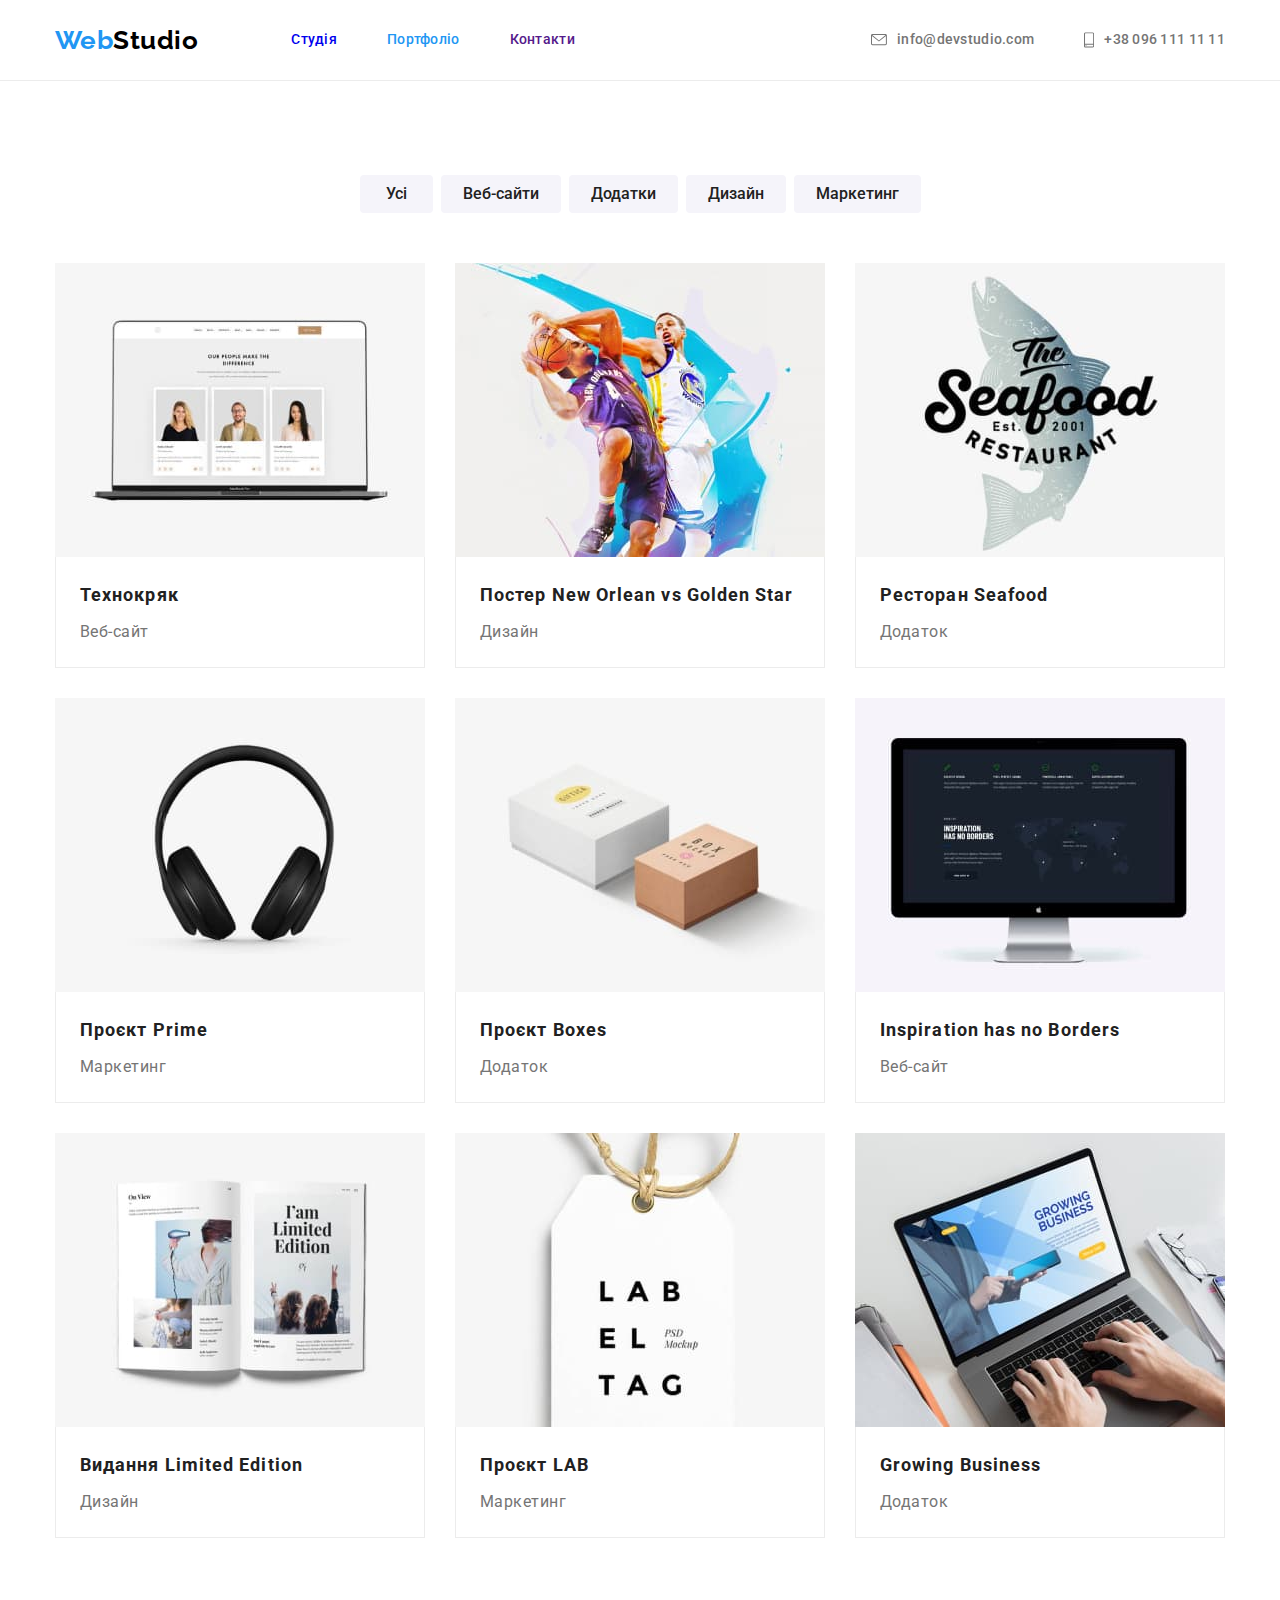
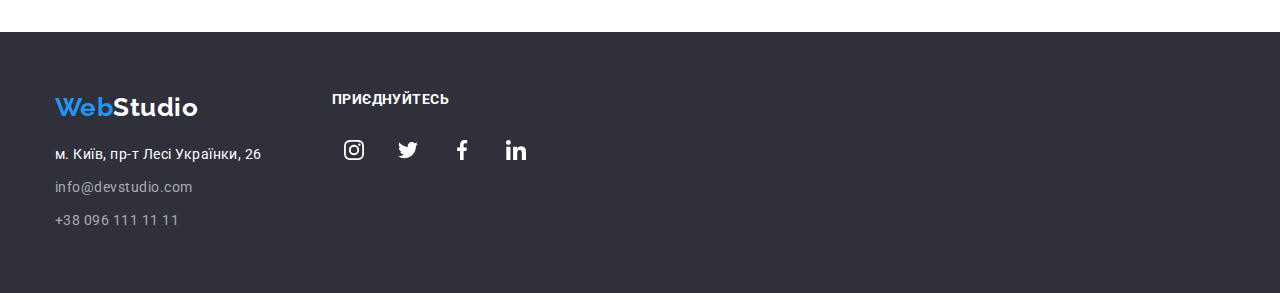
==== portfolio.html @ ff81073b "Создаёт goit-markup-hw-05" ====
<!DOCTYPE html>
<html lang="uk">
<head>
    <meta charset="UTF-8">
    <meta http-equiv="X-UA-Compatible" content="IE=edge">
    <meta name="viewport" content="width=device-width, initial-scale=1.0">
    <title>Портфоліо</title>
    <link href="https://fonts.googleapis.com/css2?family=Raleway:wght@700&family=Roboto:wght@400;500;700;900&display=swap"
        rel="stylesheet">
    <link rel="stylesheet" href="https://cdnjs.cloudflare.com/ajax/libs/modern-normalize/1.1.0/modern-normalize.min.css">
    <link rel="stylesheet" href="./css/style.css">

</head>
<body>
    <!--Шапка сайту-->
    <header class="page-header">
        <div class="container main-site">
            <nav class="nav-site">
                <a href="#" lang="en" class="logo-header">
                    <span class="logo-web">Web</span>Studio
                </a>
                <ul class="nav-header list">
                    <li class="item"><a href="./index.html" class="link">Студія</a></li>
                    <li class="item"><a href="" class="link-current">Портфоліо</a></li>
                    <li class="item"><a href="" class="link">Контакти</a></li>
                </ul>
            </nav>

            <ul class="com-header list">
                <li class="item">
                    <a href="mailto:info@devstudio.com" class="link icon">
                        <svg class="icon-mail">
                            <use href="./images/icons.svg#icon-mail"></use>
                        </svg>
                        info@devstudio.com </a></li>
                    
                <li class="item">
                    <a href="tel:+380961111111" class="link icon">
                        <svg class="icon-phone">
                            <use href="./images/icons.svg#icon-phone"></use>
                        </svg>
                        +38 096 111 11 11</a></li>
                    
            </ul>
        </div>
        
    </header>
    <main>
        <section class="section">
            <div class="container">
                <h1 class="visually-hidden">Портфоліо</h1>
                <!--Фільтр-->
                <ul class="filters list">
                    <li class="filter-item"><button type="button" class="button all">Усі</button></li>
                    <li class="filter-item"><button type="button" class="button web">Веб-сайти</button></li>
                    <li class="filter-item"><button type="button" class="button add">Додатки</button></li>
                    <li class="filter-item"><button type="button" class="button design">Дизайн</button></li>
                    <li class="filter-item"><button type="button" class="button marketing">Маркетинг</button></li>
                </ul>
                <!--Проекти-->
                <ul class="projects list">
                    <li class="project-item">
                        <a href="#" class="link">
                            <img src="./images/1tehnokrjak.jpg" alt="Технокряк" width="370">
                            <div class="project-border">
                                <h2 class="section-title">Технокряк</h2>
                                <p class="text">Веб-сайт</p> 
                            </div>
                        </a>
                    </li>
                    <li class="project-item">
                        <a href="#" class="link">
                            <img src="./images/2new_orlean_vs_golden_star.jpg" alt="Постер New Orlean vs Golden Star" width="370">
                            <div class="project-border">
                                <h2 class="section-title">Постер New Orlean vs Golden Star</h2>
                                <p class="text">Дизайн</p>
                            </div>
                        </a>
                    </li>
                    <li class="project-item">
                        <a href="#" class="link">
                            <img src="./images/3restoran_seafood.jpg" alt="Ресторан Seafood" width="370">
                            <div class="project-border">
                                <h2 class="section-title">Ресторан Seafood</h2>
                                <p class="text">Додаток</p>
                            </div>
                        </a>
                    </li>
                    <li class="project-item">
                        <a href="#" class="link">
                            <img src="./images/4project_prime.jpg" alt="Проєкт Prime" width="370">
                            <div class="project-border">
                                <h2 class="section-title">Проєкт Prime</h2>
                                <p class="text">Маркетинг</p>
                            </div>
                        </a>
                    </li>
                    <li class="project-item">
                        <a href="#" class="link">
                            <img src="./images/5project_boxes.jpg" alt="Проєкт Boxes" width="370">
                            <div class="project-border">
                                <h2 class="section-title">Проєкт Boxes</h2>
                                <p class="text">Додаток</p>
                            </div>
                        </a>
                    </li>
                    <li class="project-item">
                        <a href="#" class="link">
                            <img src="./images/6inspiration_has_no_borders.jpg" alt="Inspiration has no Borders" width="370">
                            <div class="project-border">
                                <h2 class="section-title">Inspiration has no Borders</h2>
                                <p class="text">Веб-сайт</p>
                            </div>
                        </a>
                    </li>
                    <li class="project-item">
                        <a href="#" class="link">
                            <img src="./images/7vydannja_limited_edition.jpg" alt="Видання Limited Edition" width="370">
                            <div class="project-border">
                                <h2 class="section-title">Видання Limited Edition</h2>
                                <p class="text">Дизайн</p>
                            </div>
                        </a>
                    </li>
                    <li class="project-item">
                        <a href="#" class="link">
                            <img src="./images/8project_lab.jpg" alt="Проєкт LAB" width="370">
                            <div class="project-border">
                                <h2 class="section-title">Проєкт LAB</h2>
                                <p class="text">Маркетинг</p>
                            </div>
                        </a>
                    </li>
                    <li class="project-item">
                        <a href="#" class="link">
                            <img src="./images/9growing_business.jpg" alt="Growing Business" width="370">
                            <div class="project-border">
                                <h2 class="section-title">Growing Business</h2>
                                <p class="text">Додаток</p>
                            </div>
                         </a>
                    </li>
                </ul>
            </div>
            
        </section>
    </main>
    <!--Футер-->
    <footer class="bcg-footer">
        <div class="container footer-box">
            <div>
                <a href="#" lang="en" class="logo-footer">
                    <span class="logo-web">Web</span>Studio
                </a>
                <address>
                    <ul class="list">
                        <li class="addr-footer">
                            <p class="text">м. Київ, пр-т Лесі Українки, 26</p>
                        </li>
                        <li class="com-footer">
                            <a href="mailto:info@devstudio.com" class="link-footer">info@devstudio.com </a>
                        </li>
                        <li class="com-footer">
                            <a href="tel:+380961111111" class="link-footer">+38 096 111 11 11 </a>
                        </li>
                    </ul>
                </address>
            </div>
            <div class="soc-footer">
                <h2 class="footer-title">Приєднуйтесь</h2>
                <ul class="footer-soc-list list">
                    <li class="footer-soc-item">
                        <a href="#" class="footer-soc-link">
                            <svg class="footer-soc-icon" width="20" height="20">
                                <use href="./images/icons.svg#icon-instagram"></use>
                            </svg>
                        </a>
                    </li>
                    <li class="footer-soc-item">
                        <a href="#" class="footer-soc-link">
                            <svg class="footer-soc-icon" width="20" height="20">
                                <use href="./images/icons.svg#icon-twitter"></use>
                            </svg>
                        </a>
                    </li>
                    <li class="footer-soc-item">
                        <a href="#" class="footer-soc-link">
                            <svg class="footer-soc-icon" width="20" height="20">
                                <use href="./images/icons.svg#icon-facebook"></use>
                            </svg>
                        </a>
                    </li>
                    <li class="footer-soc-item">
                        <a href="#" class="footer-soc-link">
                            <svg class="footer-soc-icon" width="20" height="20">
                                <use href="./images/icons.svg#icon-linkedin"></use>
                            </svg>
                        </a>
                    </li>
                </ul>
            </div>
        </div>
    
    </footer>

</body>

</html>
---- css/style.css ----
:root {
    --primery-text-color: #757575;
    --title-text-color: #212121;
    --accent-color: #2196F3;
    --button-white-bcg: #F5F4FA;
    --button-text-color: #FFFFFF;
    --hero-footer-bcg: #2F303A;
    --logo-heder-color: #000;
    --com-footer-color: rgba(255, 255, 255, 0.6);
    --border-color: #ECECEC;
    --button-hero-hover: #188CE8;
    --shadow-cards-button: 0 4px 4px 0 rgba(0, 0, 0, 0.25);
}

body {
    background-color:var(--button-text-color);
    color: var(--primery-text-color);
    font-family:Roboto, sans-serif; 
    letter-spacing: 0.03em;
}
.list {
    padding: 0;
    margin: 0;

    list-style: none;
}
h1,
h2,
h3,
h4,
h5,
h6,
p,
ul {
    margin-top: 0;
    margin-bottom: 0;
    padding: 0;
}
/*-----------------Header----------------------- */
.page-header {
    border-bottom: 1px solid var(--border-color);
}
.container {
    margin-left: auto;
    margin-right: auto;
    padding-left: 15px;
    padding-right: 15px;

    width: 1200px;
}
/*----- Logo -----*/
.logo-header {
    color: var(--logo-heder-color);
    font-family: Raleway, sans-serif;
    font-weight: 700;
    font-size: 26px;
    line-height: 1.19;
    text-decoration:none;
}
.logo-web {
    color: var(--accent-color);
}


/*----- Nav header -----*/
.main-site,
.nav-site,
.nav-header,
.com-header {
    display: flex;
    align-items: center;
}
.nav-header .item:not(:last-child) {
    margin-right: 50px;
}
/* .nav-header .item + .item {
    margin-left: 50px;
} */
.nav-header {
    margin-left: 93px;

    color: var(--title-text-color);
    font-weight: 500;
    font-size: 14px;
    line-height: 1.14;
    letter-spacing: 0.02em;
} 
.nav-header .link {
    text-decoration: none;
}
.nav-header .link:hover,
.nav-header .link:focus {
    color: var(--accent-color);
}
.link-current {
    display: block;
    padding-top: 32px;
    padding-bottom: 32px;

    color: var(--accent-color);
    text-decoration: none;
}

/*----- Com heder -----*/
/* .com-header .item:not(:last-child) {
    margin-right: 50px;
} */
.com-header .item+.item {
    margin-left: 50px;
}
.com-header {
    margin-left: auto;

    font-weight: 500;
    font-size: 14px;
    line-height: 1.14;
    letter-spacing: 0.02em;
    text-decoration:none;
}
.com-header .link:hover,
.com-header .link:focus {
    color: var(--accent-color);
}
.com-header .link {
    padding-top: 32px;
    padding-bottom: 32px;

    color: var(--title-text-color);
    text-decoration:none;
}
.com-header .link {
    color: var(--primery-text-color);
} 

/* .item {
    display: block;
    background-color: var(--primary-text-color);
    color: var(--accent--color);
    } */
.icon {
    display: flex;
    align-items: center;
}
.icon-mail {
    margin-right: 10px;

    width: 16px;
    height: 12px;
    fill: currentColor;
}
.icon-phone {
    margin-right: 10px;

    width: 10px;
    height: 16px;
    fill: currentColor;
}
/* .com-header .icon-envelope:hover,
.com-header .icon-smartphone:hover {
    fill: var(--accent-color);
} */



/*------------------- Hero h1----------------------*/
.hero {
    max-width: 1600;
    min-height: 600;
    padding-top: 200px;
    padding-bottom: 200px;
    
    background-color:var(--hero-footer-bcg);
    background-image: linear-gradient(
        to right,
        rgba(47, 48, 58, 0.4),
        rgba(47, 48, 58, 0.4)
    ),
    url(../images/bcg_Img.jpg);
    background-repeat: no-repeat;
    background-position: center;
    align-items: center;
    text-align: center;
}
.hero-title {
    margin-bottom: 30px;

    color:var(--button-text-color) ;
    font-weight: 900;
    font-size: 44px;
    line-height: 1.36;
    letter-spacing: 0.06em;
    text-transform: uppercase;
}
.hero .button-hero {
    padding: 10px 32px;
    margin: 0;
    border: 0;
    border-radius: 4px;

    background-color: var(--accent-color);
    color:var(--button-text-color) ;
    font-family: Roboto, sans-serif;
    font-weight: 500;
    font-weight: 700;
    font-size: 16px;
    line-height: 1.9;
    letter-spacing: 0.06em;
    cursor: pointer;
}
.hero .button-hero:hover,
.hero .button-hero:focus {
    background-color: var(--button-hero-hover);
}

/*------------------ All Section h2 --------------*/
h2 {
     margin-bottom: 50px;
}
.visually-hidden {
    position: absolute;
    white-space: nowrap;
    width: 1px;
    height: 1px;
    overflow: hidden;
    border: 0;
    padding: 0;
    clip: rect(0 0 0 0);
    clip-path: inset(50%);
    margin: -1px;
}
.section {
    padding-top: 94px;
    padding-bottom: 94px;
}

/*----- Features h3, p -----*/
.section-features {
    padding-top: 94px;
}
.features {
    display: flex;
    gap: 30px;
}
.feature-item {
    flex-basis: calc((100% - 90px)/4);
}
.features .title {
    margin-bottom: 10px;
 
    color: var(--title-text-color);
    font-weight: 700;
    font-size: 14px;
    line-height: 1,14;
    text-transform: uppercase;
}
.features .text {
    color: var(--primery-text-color);
    font-size: 14px;
    line-height: 1.71;
}
.link .text {
    color: var(--primery-text-color);
    font-size: 14px;
    font-size: 16px;
    line-height: 1.88;
} 
.icon-features {
    /* display: flex; */
    margin-bottom: 30px;
    padding-top: 25px;
    padding-right: 100px;
    padding-bottom: 25px;
    padding-left: 100px;

    width: 270px;
    height: 120px;
    background-color: var(--button-white-bcg);
    /* align-items: center; */
}
.icon-antenna {
    width: 70px;
    height: 70px;
    fill: currentColor;
}
.icon-clock {
    width: 70px;
    height: 70px;
    fill: currentColor;
}
.icon-diagram {
    width: 70px;
    height: 70px;
    fill: currentColor;
}
.icon-astronaut {
    width: 70px;
    height: 70px;
    fill: currentColor;
    }

/*----- Work -----*/
.work {
    display: flex;
    gap: 30px;
}
.work-item {
    flex-basis: calc((100% - 60px)/3);
}
/* .work-item:not(:last-child) {
    margin-right: 30px;
} */

/*----- Team h3, p -----*/
.section-staff {
    background-color: var(--button-white-bcg);
}

.staff {
    display: flex;
    gap: 30px;
}
.staff-item {
    flex-basis: calc((100% - 90px)/4);

    background-color: var(--button-text-color);
}
.staff .title {
    /* margin-top: 30px; */
    margin-bottom: 10px;

    color: var(--title-text-color);
    font-weight: 500;
    font-size: 16px;
    line-height: 1.19;
    text-align: center;
}
.staff .text {
    margin-bottom: 16px;

    font-weight: 400;
    font-size: 16px;
    line-height: 1.19;
    text-align: center;
}
.staff-border {
    padding-top:30px;
    padding-bottom: 30px;
    box-shadow: var(--shadow-cards-button);
}
.staff-soc-list {
    display: flex;
    justify-content: center;
    gap: 10px;
}
.staff-soc-item {
    width: 44px;
    height: 44px;
}

.staff-soc-link {
    width: 100%;
    height: 100%;
    border-radius: 50%;
    display: flex;
    align-items: center;
    justify-content: center;
    color: #AFB1B8;
}

.staff-soc-icon {
    fill: currentColor;
}
.staff-soc-link:hover,
.staff-soc-link:focus {
    background-color: var(--accent-color);
}
.staff-soc-link:hover .staff-soc-icon,
.staff-soc-link:focus .staff-soc-icon {
    fill: var(--button-text-color);
}
        
    
        




/* ------------------- Clients ---------------*/

.clients-list {
    display: flex;
    justify-content: center;
    align-items: center;
    gap: 30px;
}

.client-item {
    flex-basis: calc((100% - 150px)/6);
    width: 170px;
    height: 92px;
    border: 1px solid #AFB1B8;
    border-radius: 4px;
}
.client-link {
    width: 100%;
    height: 100%;
    display: flex;
    align-items: center;
    justify-content: center;
    color: #AFB1B8;
    
}   
.client-icon {
    fill: currentColor;
} 
.client-icon:hover {
    fill: var(--accent-color);
    
}

/*-------------------- Portfolio -------------*/
/*----- Filters -----*/
.filters {
    display: flex;
    justify-content: center;
    margin-bottom: 50px;
}
.filter-item:not(:last-child) {
    margin-right: 8px;
}
.button {
    border: 0;
    
    padding:6px 22px;
    min-width: 73px; 
    border-radius: 4px;

    background-color: var(--button-white-bcg);
    color: var(--title-text-color);
    font-family: Roboto, sans-serif;
    font-weight: 500;
    font-size: 16px;
    line-height: 1.62;
    cursor: pointer;
    
}
.button:hover,
.button:focus {
    background-color: var(--accent-color);
    color: var(--button-text-color);
    box-shadow: var(--shadow-cards-button);
}

/*----- Projects -----*/
.projects {
    display: flex;
    flex-wrap: wrap;
    gap: 30px;
}
.project-item {
     flex-basis: calc((100% - 60px)/3);
     
}
.project-item:hover,
.project-item:focus {
    box-shadow: var(--shadow-cards-button);
}

.projects .link {
    padding-top: 0;
    padding-bottom: 0;
    text-decoration: none;
}
.section-title {
    color: var(--title-text-color);
    font-weight: 700;
    font-size: 36px;
    line-height: 1.17;
    text-align: center;
}
.link .section-title {
    margin-bottom: 4px;

    color: var(--title-text-color);
    font-weight: 700;
    font-size: 18px;
    line-height: 2;
    letter-spacing: 0.06em;
    text-align: left;
}
.project-border {
    padding: 20px 24px;
    

    border-right: 1px solid var(--border-color);
    border-bottom: 1px solid var(--border-color);
    border-left: 1px solid var(--border-color);
}
img {
    display: block;
    max-width: 100%;
    height: auto;
}





/*-------------------- Footer -------------------*/
.bcg-footer {
    
    padding-top: 60px;
    padding-bottom: 60px;

    background-color: var(--hero-footer-bcg);
}
.footer-box {
    display: flex;
}
.logo-footer {
    display: inline-block;
    margin-bottom: 20px;

    color:var(--button-text-color);
    font-family: Raleway, sans-serif;
    font-weight: 700;
    font-size: 26px;
    line-height: 1.19;
    text-decoration:none;
}
.addr-footer .text{
    margin-bottom: 9px;

    color:var(--button-text-color);
    font-style: normal;
    font-size: 14px;
    line-height: 1.71;
}
.com-footer:not(:last-child) {
    margin-bottom: 9px;
}

.com-footer .link-footer {
    padding-top: 0;
    padding-bottom: 0;

    color: var(--com-footer-color);
    font-style: normal;
    font-size: 14px;
    line-height: 1.71;
    text-decoration: none;
}
.com-footer .link-footer:hover,
.com-footer .link-footer:focus {
    color: var(--accent-color);
}
/* ------ Join --------*/
.soc-footer {
    margin-left: 70px;
}
.footer-title {
    margin-bottom: 20px;
    color: #FFFFFF;
    text-transform: uppercase;

    font-weight: 700;
    font-size: 14px;
    line-height: 1.14;
    letter-spacing: 0.03em;
    
}
.footer-soc-list {
    display: flex;
    justify-content: left;
    gap: 10px;
}

.footer-soc-item {
    width: 44px;
    height: 44px;
}

.footer-soc-link {
    width: 100%;
    height: 100%;
    border-radius: 50%;
    display: flex;
    align-items: center;
    justify-content: center;
    color: #FFFFFF;
}

.footer-soc-icon {
    fill: currentColor;
}

.footer-soc-link:hover,
.footer-soc-link:focus {
    background-color: var(--accent-color);
}

/* .footer-soc-link:hover .staff-soc-icon,
.footer-soc-link:focus .staff-soc-icon {
    fill: var(--button-text-color);
} */
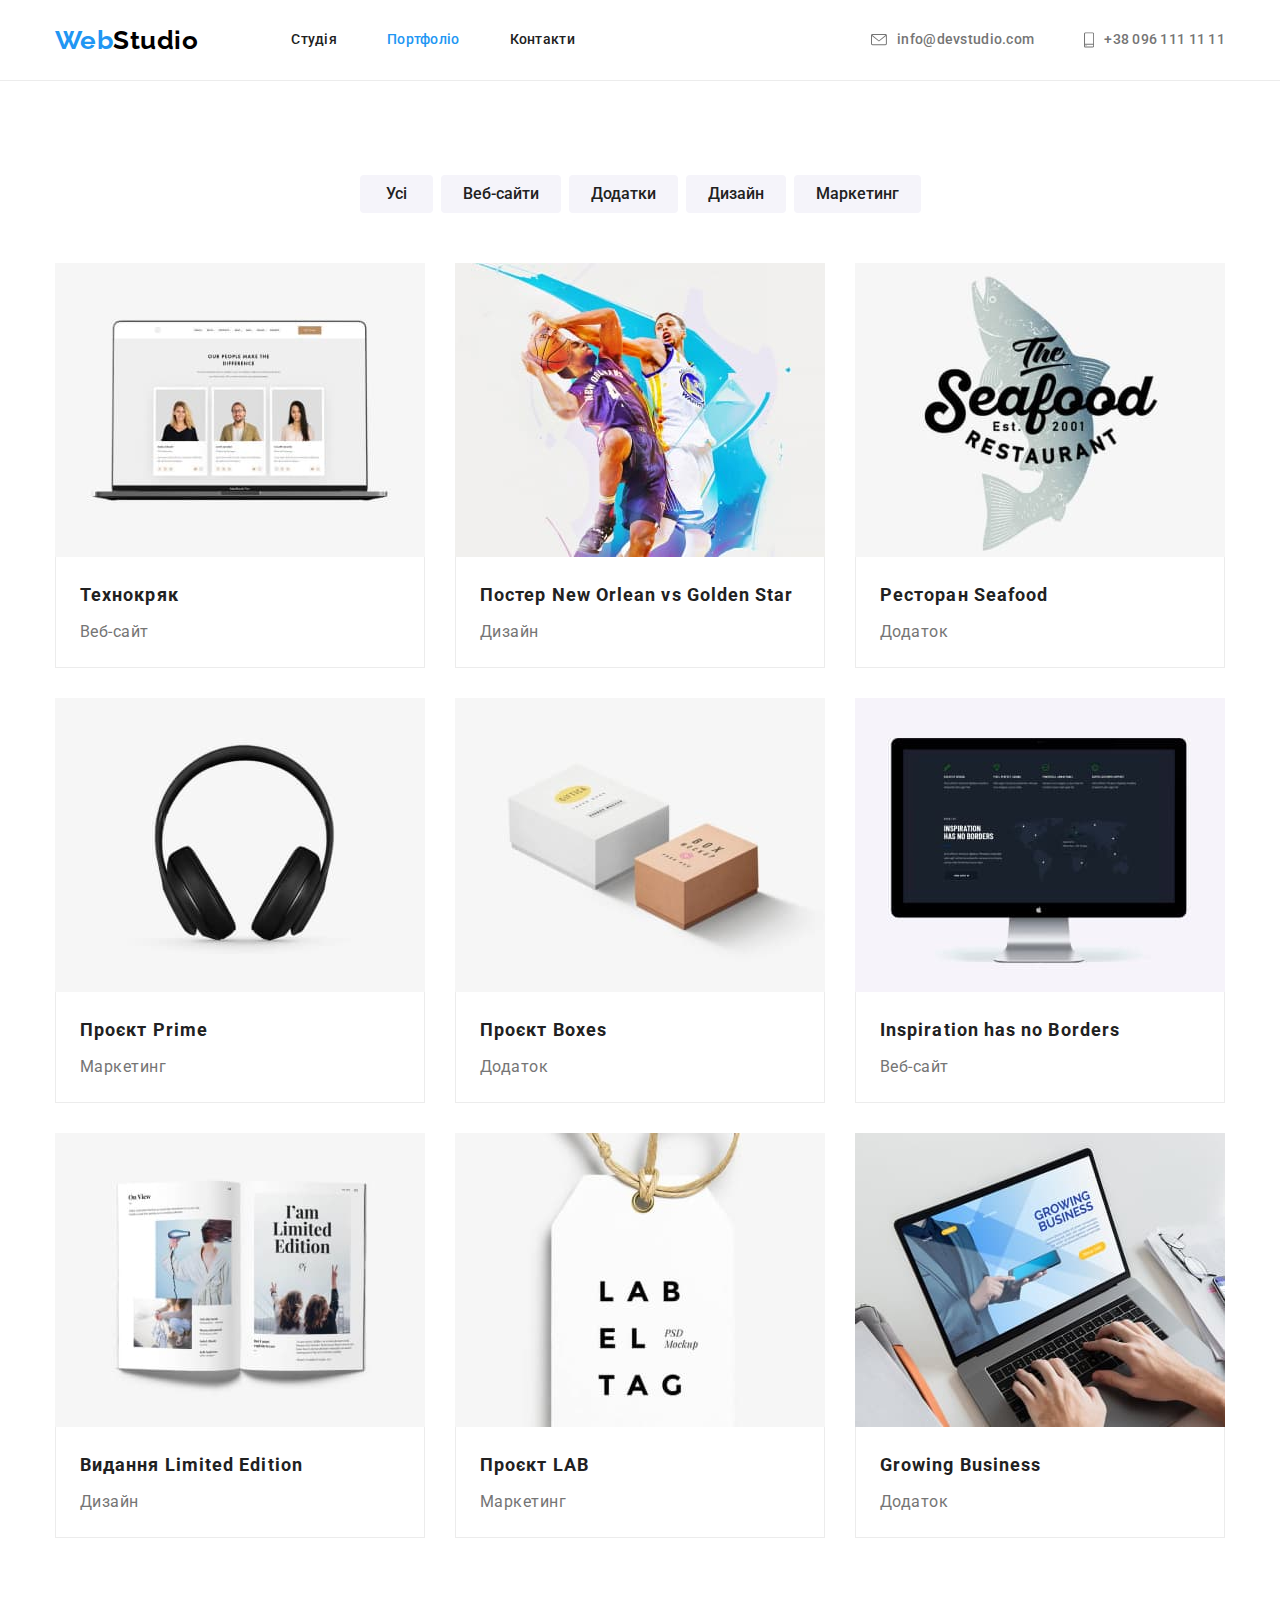
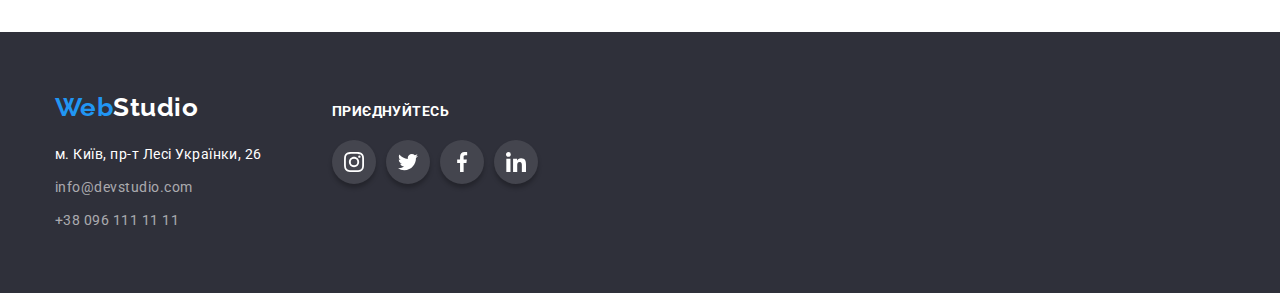
==== commit d08f8f05: "Устраняет рамку для фокуса (outline)" ====
--- a/portfolio.html
+++ b/portfolio.html
@@ -29,14 +29,14 @@
             <ul class="com-header list">
                 <li class="item">
                     <a href="mailto:info@devstudio.com" class="link icon">
-                        <svg class="icon-mail">
+                        <svg class="icon-mail" width="16" height="12">
                             <use href="./images/icons.svg#icon-mail"></use>
                         </svg>
                         info@devstudio.com </a></li>
                     
                 <li class="item">
                     <a href="tel:+380961111111" class="link icon">
-                        <svg class="icon-phone">
+                        <svg class="icon-phone" width="10" height="16">
                             <use href="./images/icons.svg#icon-phone"></use>
                         </svg>
                         +38 096 111 11 11</a></li>
@@ -60,7 +60,7 @@
                 <!--Проекти-->
                 <ul class="projects list">
                     <li class="project-item">
-                        <a href="#" class="link">
+                        <a href="#" class="project-link link">
                             <img src="./images/1tehnokrjak.jpg" alt="Технокряк" width="370">
                             <div class="project-border">
                                 <h2 class="section-title">Технокряк</h2>
@@ -69,7 +69,7 @@
                         </a>
                     </li>
                     <li class="project-item">
-                        <a href="#" class="link">
+                        <a href="#" class="project-link link">
                             <img src="./images/2new_orlean_vs_golden_star.jpg" alt="Постер New Orlean vs Golden Star" width="370">
                             <div class="project-border">
                                 <h2 class="section-title">Постер New Orlean vs Golden Star</h2>
@@ -78,7 +78,7 @@
                         </a>
                     </li>
                     <li class="project-item">
-                        <a href="#" class="link">
+                        <a href="#" class="project-link link">
                             <img src="./images/3restoran_seafood.jpg" alt="Ресторан Seafood" width="370">
                             <div class="project-border">
                                 <h2 class="section-title">Ресторан Seafood</h2>
@@ -87,7 +87,7 @@
                         </a>
                     </li>
                     <li class="project-item">
-                        <a href="#" class="link">
+                        <a href="#" class="project-link link">
                             <img src="./images/4project_prime.jpg" alt="Проєкт Prime" width="370">
                             <div class="project-border">
                                 <h2 class="section-title">Проєкт Prime</h2>
@@ -96,7 +96,7 @@
                         </a>
                     </li>
                     <li class="project-item">
-                        <a href="#" class="link">
+                        <a href="#" class="project-link link">
                             <img src="./images/5project_boxes.jpg" alt="Проєкт Boxes" width="370">
                             <div class="project-border">
                                 <h2 class="section-title">Проєкт Boxes</h2>
@@ -105,7 +105,7 @@
                         </a>
                     </li>
                     <li class="project-item">
-                        <a href="#" class="link">
+                        <a href="#" class="project-link link">
                             <img src="./images/6inspiration_has_no_borders.jpg" alt="Inspiration has no Borders" width="370">
                             <div class="project-border">
                                 <h2 class="section-title">Inspiration has no Borders</h2>
@@ -114,7 +114,7 @@
                         </a>
                     </li>
                     <li class="project-item">
-                        <a href="#" class="link">
+                        <a href="#" class="project-link link">
                             <img src="./images/7vydannja_limited_edition.jpg" alt="Видання Limited Edition" width="370">
                             <div class="project-border">
                                 <h2 class="section-title">Видання Limited Edition</h2>
@@ -123,7 +123,7 @@
                         </a>
                     </li>
                     <li class="project-item">
-                        <a href="#" class="link">
+                        <a href="#" class="project-link link">
                             <img src="./images/8project_lab.jpg" alt="Проєкт LAB" width="370">
                             <div class="project-border">
                                 <h2 class="section-title">Проєкт LAB</h2>
@@ -132,7 +132,7 @@
                         </a>
                     </li>
                     <li class="project-item">
-                        <a href="#" class="link">
+                        <a href="#" class="project-link link">
                             <img src="./images/9growing_business.jpg" alt="Growing Business" width="370">
                             <div class="project-border">
                                 <h2 class="section-title">Growing Business</h2>
--- a/css/style.css
+++ b/css/style.css
@@ -87,6 +87,7 @@
 } 
 .nav-header .link {
     text-decoration: none;
+    color: var(--title-text-color);
 }
 .nav-header .link:hover,
 .nav-header .link:focus {
@@ -144,15 +145,11 @@
 .icon-mail {
     margin-right: 10px;
 
-    width: 16px;
-    height: 12px;
     fill: currentColor;
 }
 .icon-phone {
     margin-right: 10px;
 
-    width: 10px;
-    height: 16px;
     fill: currentColor;
 }
 /* .com-header .icon-envelope:hover,
@@ -163,9 +160,11 @@
 
 
 /*------------------- Hero h1----------------------*/
+
 .hero {
-    max-width: 1600;
-    min-height: 600;
+    max-width: 1600px;
+    min-height: 600px;
+    margin: 0 auto;
     padding-top: 200px;
     padding-bottom: 200px;
     
@@ -178,6 +177,7 @@
     url(../images/bcg_Img.jpg);
     background-repeat: no-repeat;
     background-position: center;
+    background-size: cover;
     align-items: center;
     text-align: center;
 }
@@ -265,36 +265,26 @@
     line-height: 1.88;
 } 
 .icon-features {
-    /* display: flex; */
     margin-bottom: 30px;
     padding-top: 25px;
     padding-right: 100px;
     padding-bottom: 25px;
     padding-left: 100px;
 
-    width: 270px;
+    /* width: 270px; */
     height: 120px;
     background-color: var(--button-white-bcg);
-    /* align-items: center; */
 }
 .icon-antenna {
-    width: 70px;
-    height: 70px;
     fill: currentColor;
 }
 .icon-clock {
-    width: 70px;
-    height: 70px;
     fill: currentColor;
 }
 .icon-diagram {
-    width: 70px;
-    height: 70px;
     fill: currentColor;
 }
 .icon-astronaut {
-    width: 70px;
-    height: 70px;
     fill: currentColor;
     }
 
@@ -323,9 +313,13 @@
     flex-basis: calc((100% - 90px)/4);
 
     background-color: var(--button-text-color);
+    /* box-shadow: var(--shadow-cards-button); */
+    box-shadow: 0px 1px 3px rgba(0, 0, 0, 0.12), 
+                0px 1px 1px rgba(0, 0, 0, 0.14), 
+                0px 2px 1px rgba(0, 0, 0, 0.20);
+    border-radius: 0px 0px 4px 4px;
 }
 .staff .title {
-    /* margin-top: 30px; */
     margin-bottom: 10px;
 
     color: var(--title-text-color);
@@ -345,7 +339,7 @@
 .staff-border {
     padding-top:30px;
     padding-bottom: 30px;
-    box-shadow: var(--shadow-cards-button);
+    
 }
 .staff-soc-list {
     display: flex;
@@ -386,20 +380,16 @@
 
 
 /* ------------------- Clients ---------------*/
-
 .clients-list {
     display: flex;
     justify-content: center;
     align-items: center;
     gap: 30px;
 }
-
 .client-item {
     flex-basis: calc((100% - 150px)/6);
-    width: 170px;
+    /* width: 170px; */
     height: 92px;
-    border: 1px solid #AFB1B8;
-    border-radius: 4px;
 }
 .client-link {
     width: 100%;
@@ -408,14 +398,29 @@
     align-items: center;
     justify-content: center;
     color: #AFB1B8;
-    
+    border: 1px solid #AFB1B8;
+    border-radius: 4px;
 }   
 .client-icon {
     fill: currentColor;
 } 
-.client-icon:hover {
-    fill: var(--accent-color);
-    
+/* .client-link:hover,
+.client-link:focus {
+    border: 1px solid var(--accent-color);
+    color: var(--accent-color);
+} */
+
+
+
+.client-link:hover {
+    border: 1px solid var(--accent-color);
+    color: var(--accent-color);
+}
+
+.client-link:focus {
+    border: none;
+    outline: 1px solid var(--accent-color);
+    color: var(--accent-color);
 }
 
 /*-------------------- Portfolio -------------*/
@@ -448,7 +453,9 @@
 .button:focus {
     background-color: var(--accent-color);
     color: var(--button-text-color);
-    box-shadow: var(--shadow-cards-button);
+    box-shadow: 0 3px 1px 0 rgba(0, 0, 0, 0.10),
+                0 1px 2px 0 rgba(0, 0, 0, 0.08),
+                0 2px 2px 0 rgba(0, 0, 0, 0.12);
 }
 
 /*----- Projects -----*/
@@ -461,11 +468,13 @@
      flex-basis: calc((100% - 60px)/3);
      
 }
-.project-item:hover,
-.project-item:focus {
+.project-link {
+    display: block;
+}
+.project-link:hover,
+.project-link:focus {
     box-shadow: var(--shadow-cards-button);
 }
-
 .projects .link {
     padding-top: 0;
     padding-bottom: 0;
@@ -516,6 +525,7 @@
 }
 .footer-box {
     display: flex;
+    align-items: baseline;
 }
 .logo-footer {
     display: inline-block;
@@ -560,7 +570,7 @@
 }
 .footer-title {
     margin-bottom: 20px;
-    color: #FFFFFF;
+    color: var(--button-text-color);
     text-transform: uppercase;
 
     font-weight: 700;
@@ -587,7 +597,9 @@
     display: flex;
     align-items: center;
     justify-content: center;
-    color: #FFFFFF;
+    color: var(--button-text-color);
+    background: rgba(255, 255, 255, 0.1);
+    box-shadow: 0px 4px 4px rgba(0, 0, 0, 0.25);
 }
 
 .footer-soc-icon {
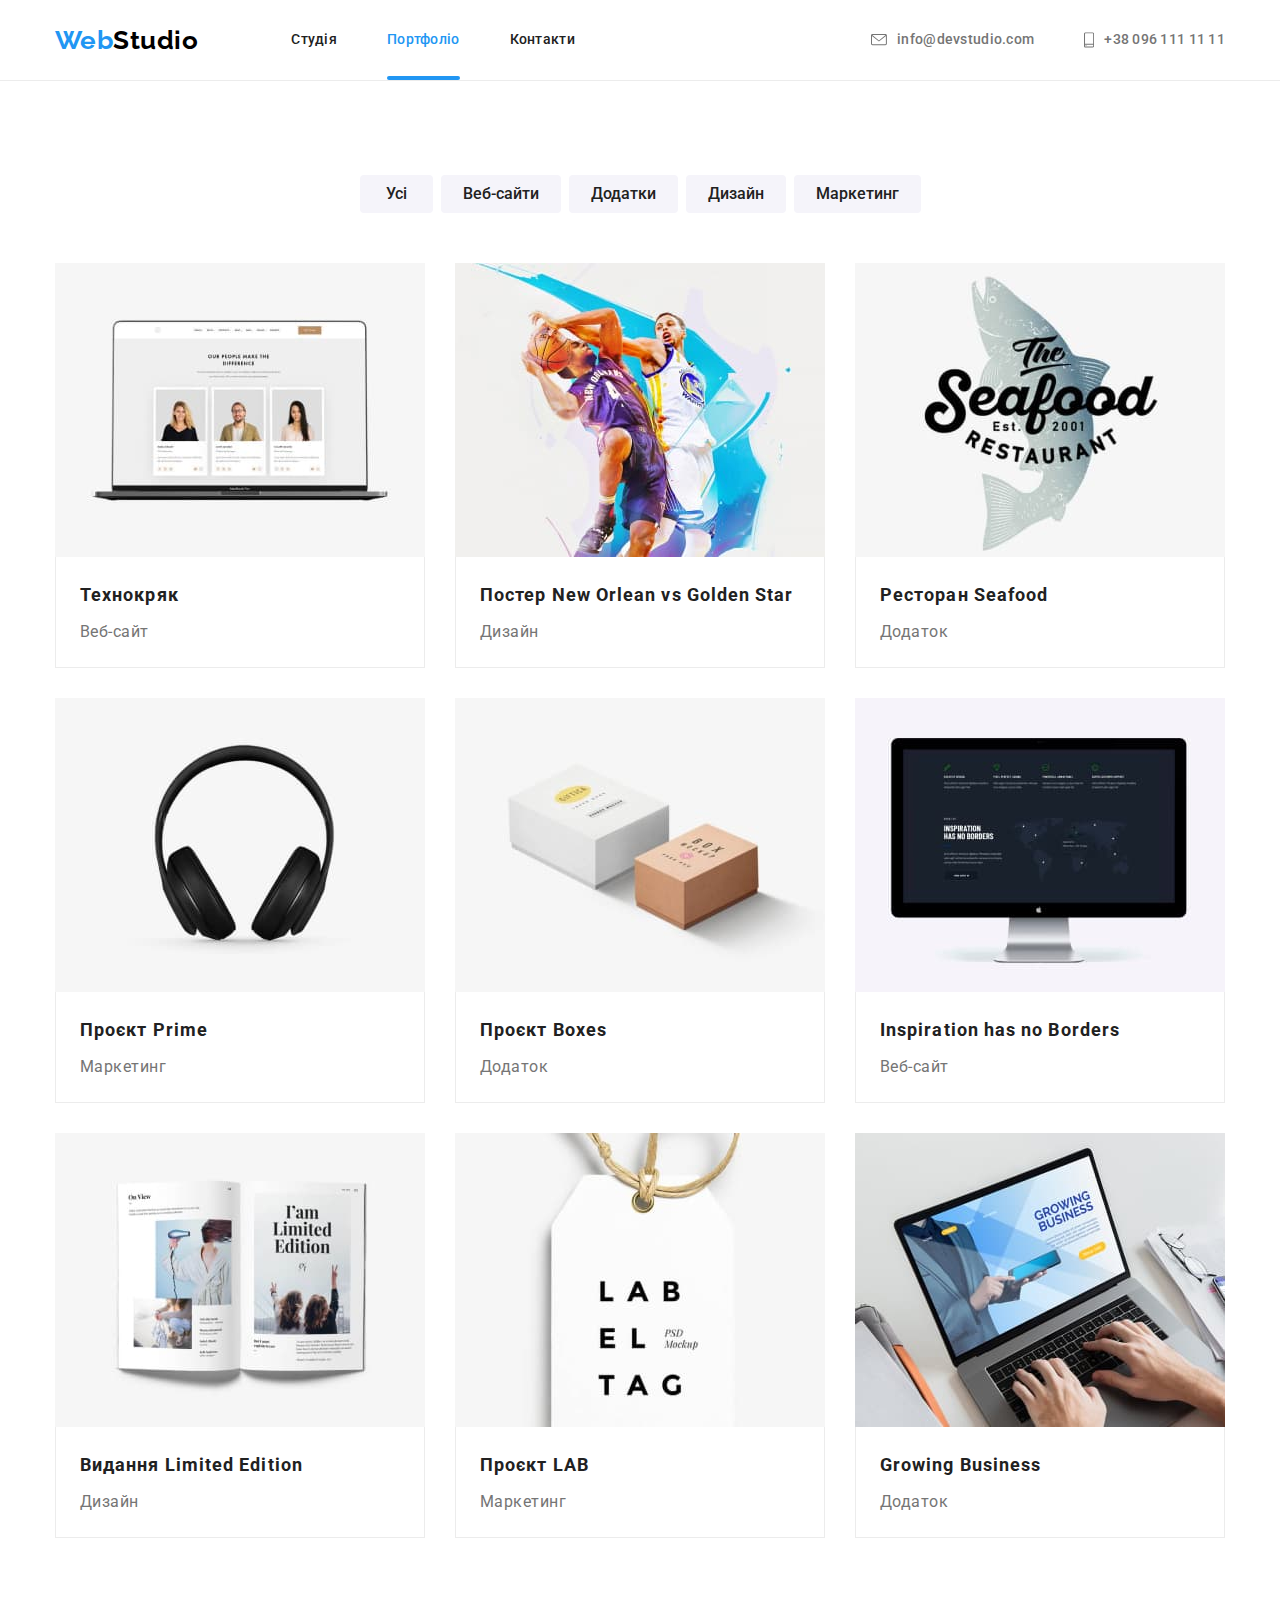
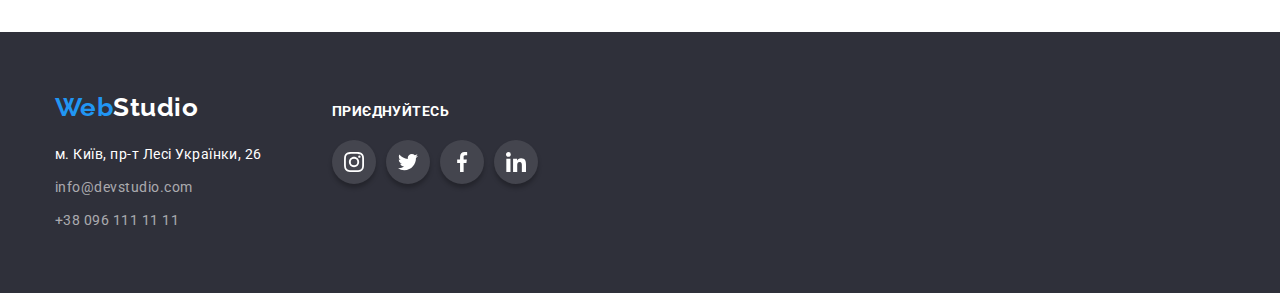
==== commit 3c75fa0c: "добавляет полоску в nav-heder" ====
--- a/portfolio.html
+++ b/portfolio.html
@@ -21,7 +21,7 @@
                 </a>
                 <ul class="nav-header list">
                     <li class="item"><a href="./index.html" class="link">Студія</a></li>
-                    <li class="item"><a href="" class="link-current">Портфоліо</a></li>
+                    <li class="item item-current"><a href="" class="link-current">Портфоліо</a></li>
                     <li class="item"><a href="" class="link">Контакти</a></li>
                 </ul>
             </nav>
--- a/css/style.css
+++ b/css/style.css
@@ -10,6 +10,7 @@
     --border-color: #ECECEC;
     --button-hero-hover: #188CE8;
     --shadow-cards-button: 0 4px 4px 0 rgba(0, 0, 0, 0.25);
+    --timing-function-hover: cubic-bezier(0.4, 0, 0.2, 1);
 }
 
 body {
@@ -78,7 +79,7 @@
 } */
 .nav-header {
     margin-left: 93px;
-
+   
     color: var(--title-text-color);
     font-weight: 500;
     font-size: 14px;
@@ -88,6 +89,10 @@
 .nav-header .link {
     text-decoration: none;
     color: var(--title-text-color);
+
+    transition-property: color;
+    transition-duration: 250ms;
+    transition-timing-function: var(--timing-function-hover);
 }
 .nav-header .link:hover,
 .nav-header .link:focus {
@@ -100,6 +105,21 @@
 
     color: var(--accent-color);
     text-decoration: none;
+    
+}
+.item-current {
+    position: relative;
+}
+.link-current::before {
+    content: '';
+    position: absolute;
+    width: 100%;
+    height: 4px;
+    left: 0;
+    bottom: 0;
+    
+    background: var(--accent-color);
+    border-radius: 2px;
 }
 
 /*----- Com heder -----*/
@@ -118,16 +138,20 @@
     letter-spacing: 0.02em;
     text-decoration:none;
 }
-.com-header .link:hover,
-.com-header .link:focus {
-    color: var(--accent-color);
-}
 .com-header .link {
     padding-top: 32px;
     padding-bottom: 32px;
 
     color: var(--title-text-color);
     text-decoration:none;
+
+    transition-property: color;
+    transition-duration: 250ms;
+    transition-timing-function: var(--timing-function-hover);
+}
+.com-header .link:hover,
+.com-header .link:focus {
+    color: var(--accent-color);
 }
 .com-header .link {
     color: var(--primery-text-color);
@@ -206,6 +230,10 @@
     line-height: 1.9;
     letter-spacing: 0.06em;
     cursor: pointer;
+
+    transition-property: background-color;
+    transition-duration: 250ms;
+    transition-timing-function: var(--timing-function-hover);
 }
 .hero .button-hero:hover,
 .hero .button-hero:focus {
@@ -295,12 +323,33 @@
 }
 .work-item {
     flex-basis: calc((100% - 60px)/3);
+
+     position: relative;
+
 }
 /* .work-item:not(:last-child) {
     margin-right: 30px;
 } */
-
-/*----- Team h3, p -----*/
+.work-text {
+    padding-top: 27px;
+    padding-bottom: 27px;
+
+    font-weight: 700;
+    font-size: 14px;
+    line-height: 1.14;
+    text-align: center;
+    letter-spacing: 0.03em;
+    text-transform: uppercase;
+    color: var(--button-text-color);
+    width: 100%;
+    height: 70px;
+    background-color: rgba(47, 48, 58, 0.8);
+
+    position: absolute;
+    bottom: 0;
+}
+
+/*---------------- Team h3, p ---------------------*/
 .section-staff {
     background-color: var(--button-white-bcg);
 }
@@ -313,7 +362,6 @@
     flex-basis: calc((100% - 90px)/4);
 
     background-color: var(--button-text-color);
-    /* box-shadow: var(--shadow-cards-button); */
     box-shadow: 0px 1px 3px rgba(0, 0, 0, 0.12), 
                 0px 1px 1px rgba(0, 0, 0, 0.14), 
                 0px 2px 1px rgba(0, 0, 0, 0.20);
@@ -359,6 +407,10 @@
     align-items: center;
     justify-content: center;
     color: #AFB1B8;
+
+    transition-property: background-color;
+    transition-duration: 250ms;
+    transition-timing-function: var(--timing-function-hover);
 }
 
 .staff-soc-icon {
@@ -400,19 +452,22 @@
     color: #AFB1B8;
     border: 1px solid #AFB1B8;
     border-radius: 4px;
+
+    transition-property: border, color;
+    transition-duration: 250ms;
+    transition-timing-function: var(--timing-function-hover);
 }   
 .client-icon {
     fill: currentColor;
 } 
-/* .client-link:hover,
+.client-link:hover,
 .client-link:focus {
     border: 1px solid var(--accent-color);
     color: var(--accent-color);
-} */
-
-
-
-.client-link:hover {
+}
+
+
+/* .client-link:hover {
     border: 1px solid var(--accent-color);
     color: var(--accent-color);
 }
@@ -421,7 +476,7 @@
     border: none;
     outline: 1px solid var(--accent-color);
     color: var(--accent-color);
-}
+} */
 
 /*-------------------- Portfolio -------------*/
 /*----- Filters -----*/
@@ -447,6 +502,10 @@
     font-size: 16px;
     line-height: 1.62;
     cursor: pointer;
+
+    transition-property: background-color, color, box-shadow;
+    transition-duration: 250ms;
+    transition-timing-function: var(--timing-function-hover);
     
 }
 .button:hover,
@@ -470,6 +529,10 @@
 }
 .project-link {
     display: block;
+
+    transition-property: box-shadow;
+    transition-duration: 250ms;
+    transition-timing-function: var(--timing-function-hover);
 }
 .project-link:hover,
 .project-link:focus {
@@ -559,6 +622,10 @@
     font-size: 14px;
     line-height: 1.71;
     text-decoration: none;
+
+    transition-property: color;
+    transition-duration: 250ms;
+    transition-timing-function: var(--timing-function-hover);
 }
 .com-footer .link-footer:hover,
 .com-footer .link-footer:focus {
@@ -600,6 +667,10 @@
     color: var(--button-text-color);
     background: rgba(255, 255, 255, 0.1);
     box-shadow: 0px 4px 4px rgba(0, 0, 0, 0.25);
+
+    transition-property: background-color;
+    transition-duration: 250ms;
+    transition-timing-function: var(--timing-function-hover);
 }
 
 .footer-soc-icon {
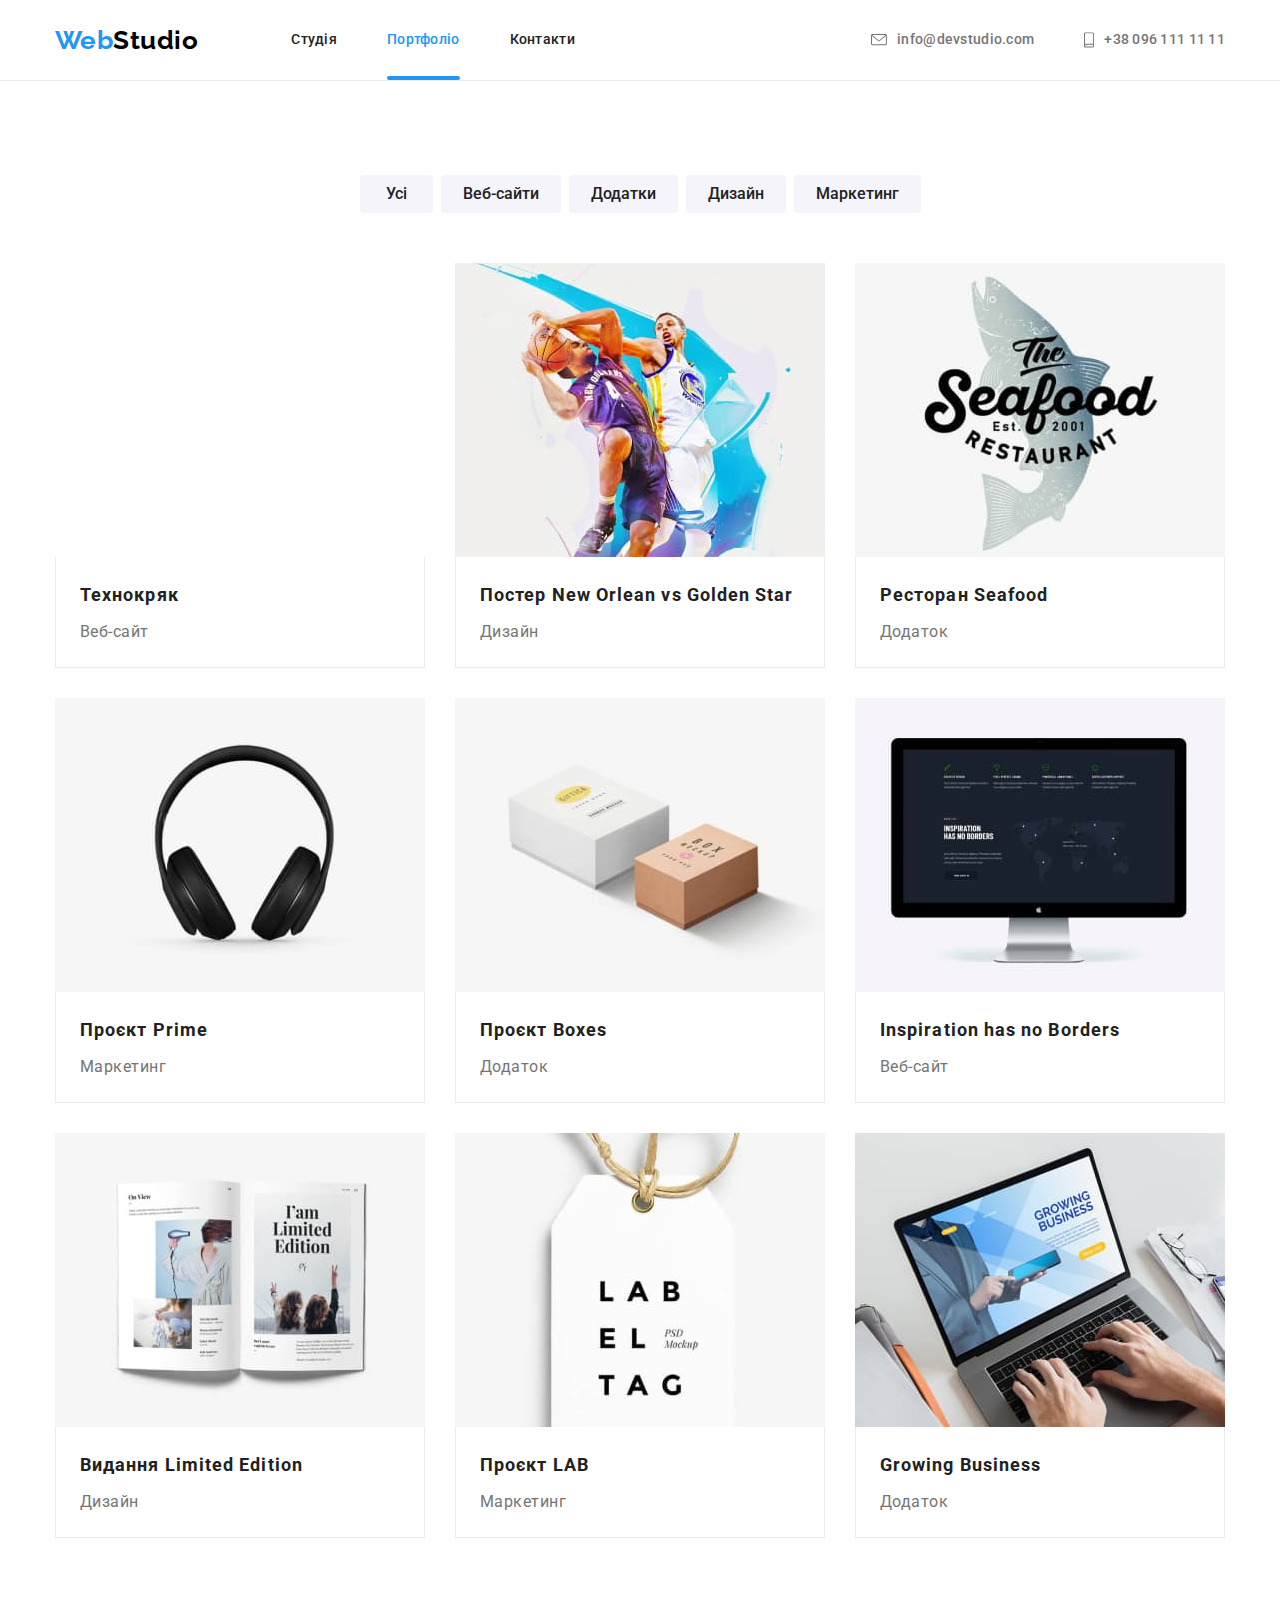
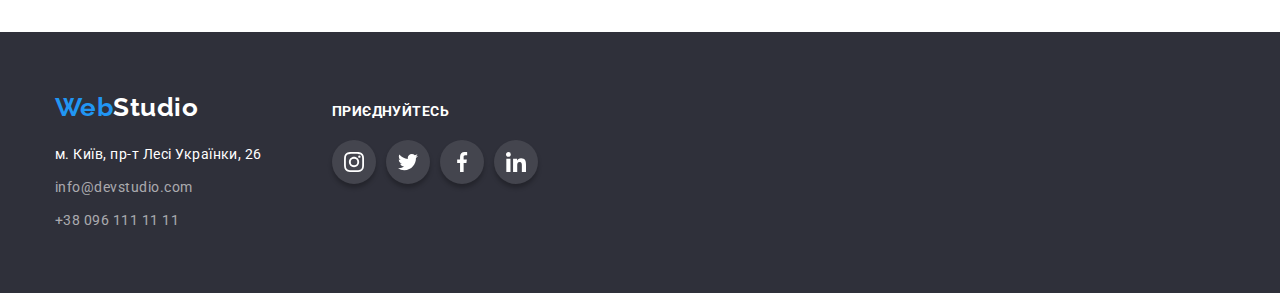
==== commit 5e06d2e3: "overlay next" ====
--- a/portfolio.html
+++ b/portfolio.html
@@ -60,8 +60,16 @@
                 <!--Проекти-->
                 <ul class="projects list">
                     <li class="project-item">
-                        <a href="#" class="project-link link">
-                            <img src="./images/1tehnokrjak.jpg" alt="Технокряк" width="370">
+                        
+                        <a href="#" class="project-link link">
+                            <div class="project-overlay">
+                                <img src="./images/1tehnokrjak.jpg" alt="Технокряк" width="370">
+                                <p class="project-text">Ресурс пропонує комплексні 
+                                    пропозиції з різним рівнем функціоналу та сервісів. 
+                                    Все це дозволить відвідувачу отримати вичерпні 
+                                    відомості про компанію чи приватну особу.</p>
+                            </div>
+                            
                             <div class="project-border">
                                 <h2 class="section-title">Технокряк</h2>
                                 <p class="text">Веб-сайт</p> 
--- a/css/style.css
+++ b/css/style.css
@@ -523,26 +523,74 @@
     flex-wrap: wrap;
     gap: 30px;
 }
-.project-item {
-     flex-basis: calc((100% - 60px)/3);
-     
-}
-.project-link {
-    display: block;
-
-    transition-property: box-shadow;
-    transition-duration: 250ms;
-    transition-timing-function: var(--timing-function-hover);
-}
-.project-link:hover,
-.project-link:focus {
-    box-shadow: var(--shadow-cards-button);
-}
 .projects .link {
     padding-top: 0;
     padding-bottom: 0;
     text-decoration: none;
 }
+.project-item {
+     flex-basis: calc((100% - 60px)/3);
+     /* position: relative; */
+}
+.project-link {
+    display: block;
+    /* position: relative; */
+    
+    transition-property: box-shadow;
+    transition-duration: 250ms;
+    transition-timing-function: var(--timing-function-hover);
+}
+.project-link:hover,
+.project-link:focus {
+    box-shadow: var(--shadow-cards-button);
+}
+
+
+
+
+
+.project-overlay {
+    position: relative;
+    overflow: hidden;
+
+    width: 100%;
+    height: 294px;
+    background-color: rgba(33, 150, 243, 0.9);
+    opacity: 0;
+
+    transform: translateY(100%);
+    transition: transform 1250ms, var(--timing-function-hover);
+}
+.project-text { 
+    position: absolute;
+    top: 0;
+    left: 0;
+    padding-top: 63px;
+    padding-right: 24px;
+    padding-bottom: 63px;
+    padding-left: 24px;
+    
+    width: 100%;
+    height: 100%;
+    background: rgba(33, 150, 243, 0.09);
+    font-size: 18px;
+    line-height: 1.56;
+    letter-spacing: 0.03em;
+    color: var(--button-text-color);
+    
+    transform: translateY(100%);
+    opacity: 0;
+    
+    transition: transform 250ms var(--timing-function-hover), 
+        opacity 250ms var(--timing-function-hover);
+}
+.project-link:hover .project-text {
+    opacity: 1;
+    transform: translateY(0);
+
+}
+
+
 .section-title {
     color: var(--title-text-color);
     font-weight: 700;
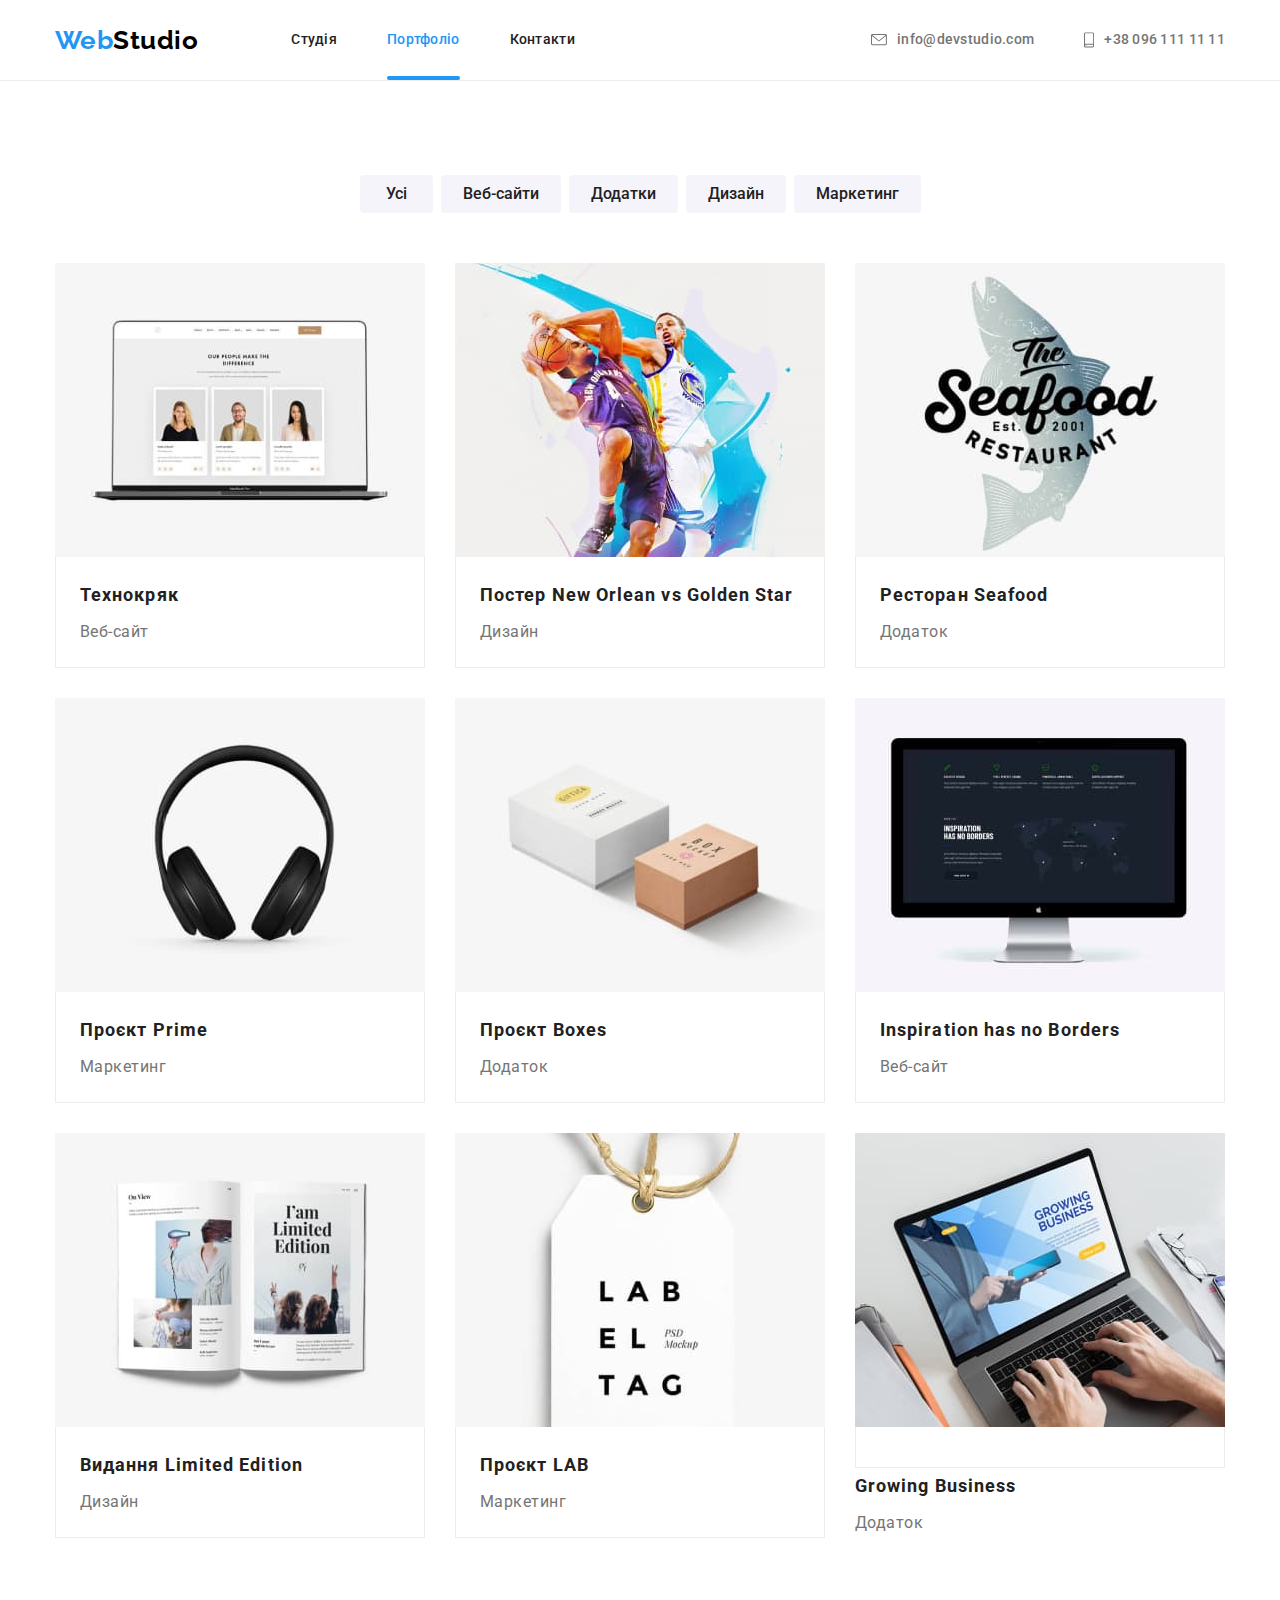
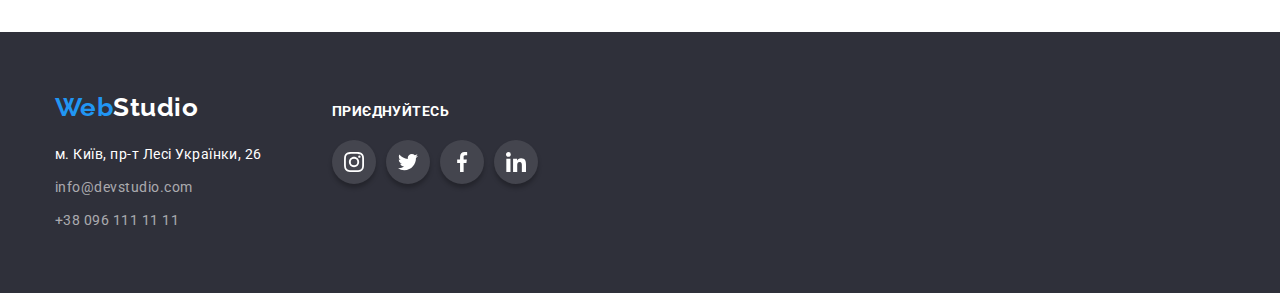
==== commit 277e40cb: "добавляет overlay" ====
--- a/portfolio.html
+++ b/portfolio.html
@@ -60,7 +60,6 @@
                 <!--Проекти-->
                 <ul class="projects list">
                     <li class="project-item">
-                        
                         <a href="#" class="project-link link">
                             <div class="project-overlay">
                                 <img src="./images/1tehnokrjak.jpg" alt="Технокряк" width="370">
@@ -69,7 +68,6 @@
                                     Все це дозволить відвідувачу отримати вичерпні 
                                     відомості про компанію чи приватну особу.</p>
                             </div>
-                            
                             <div class="project-border">
                                 <h2 class="section-title">Технокряк</h2>
                                 <p class="text">Веб-сайт</p> 
@@ -78,7 +76,13 @@
                     </li>
                     <li class="project-item">
                         <a href="#" class="project-link link">
-                            <img src="./images/2new_orlean_vs_golden_star.jpg" alt="Постер New Orlean vs Golden Star" width="370">
+                            <div class="project-overlay">
+                                <img src="./images/2new_orlean_vs_golden_star.jpg" alt="Постер New Orlean vs Golden Star" width="370">
+                                <p class="project-text">Ресурс пропонує комплексні
+                                    пропозиції з різним рівнем функціоналу та сервісів.
+                                    Все це дозволить відвідувачу отримати вичерпні
+                                    відомості про компанію чи приватну особу.</p>
+                            </div>
                             <div class="project-border">
                                 <h2 class="section-title">Постер New Orlean vs Golden Star</h2>
                                 <p class="text">Дизайн</p>
@@ -87,7 +91,13 @@
                     </li>
                     <li class="project-item">
                         <a href="#" class="project-link link">
-                            <img src="./images/3restoran_seafood.jpg" alt="Ресторан Seafood" width="370">
+                           <div class="project-overlay">
+                                <img src="./images/3restoran_seafood.jpg" alt="Ресторан Seafood" width="370">
+                                <p class="project-text">Ресурс пропонує комплексні
+                                    пропозиції з різним рівнем функціоналу та сервісів.
+                                    Все це дозволить відвідувачу отримати вичерпні
+                                    відомості про компанію чи приватну особу.</p>
+                            </div> 
                             <div class="project-border">
                                 <h2 class="section-title">Ресторан Seafood</h2>
                                 <p class="text">Додаток</p>
@@ -96,7 +106,13 @@
                     </li>
                     <li class="project-item">
                         <a href="#" class="project-link link">
-                            <img src="./images/4project_prime.jpg" alt="Проєкт Prime" width="370">
+                            <div class="project-overlay">
+                                <img src="./images/4project_prime.jpg" alt="Проєкт Prime" width="370">
+                                <p class="project-text">Ресурс пропонує комплексні
+                                    пропозиції з різним рівнем функціоналу та сервісів.
+                                    Все це дозволить відвідувачу отримати вичерпні
+                                    відомості про компанію чи приватну особу.</p>
+                            </div>
                             <div class="project-border">
                                 <h2 class="section-title">Проєкт Prime</h2>
                                 <p class="text">Маркетинг</p>
@@ -105,7 +121,13 @@
                     </li>
                     <li class="project-item">
                         <a href="#" class="project-link link">
-                            <img src="./images/5project_boxes.jpg" alt="Проєкт Boxes" width="370">
+                            <div class="project-overlay">
+                                <img src="./images/5project_boxes.jpg" alt="Проєкт Boxes" width="370">
+                                <p class="project-text">Ресурс пропонує комплексні
+                                    пропозиції з різним рівнем функціоналу та сервісів.
+                                    Все це дозволить відвідувачу отримати вичерпні
+                                    відомості про компанію чи приватну особу.</p>
+                            </div>
                             <div class="project-border">
                                 <h2 class="section-title">Проєкт Boxes</h2>
                                 <p class="text">Додаток</p>
@@ -114,7 +136,13 @@
                     </li>
                     <li class="project-item">
                         <a href="#" class="project-link link">
-                            <img src="./images/6inspiration_has_no_borders.jpg" alt="Inspiration has no Borders" width="370">
+                            <div class="project-overlay">
+                                <img src="./images/6inspiration_has_no_borders.jpg" alt="Inspiration has no Borders" width="370">
+                                <p class="project-text">Ресурс пропонує комплексні
+                                    пропозиції з різним рівнем функціоналу та сервісів.
+                                    Все це дозволить відвідувачу отримати вичерпні
+                                    відомості про компанію чи приватну особу.</p>
+                            </div>
                             <div class="project-border">
                                 <h2 class="section-title">Inspiration has no Borders</h2>
                                 <p class="text">Веб-сайт</p>
@@ -123,7 +151,13 @@
                     </li>
                     <li class="project-item">
                         <a href="#" class="project-link link">
-                            <img src="./images/7vydannja_limited_edition.jpg" alt="Видання Limited Edition" width="370">
+                            <div class="project-overlay">
+                                <img src="./images/7vydannja_limited_edition.jpg" alt="Видання Limited Edition" width="370">
+                                <p class="project-text">Ресурс пропонує комплексні
+                                    пропозиції з різним рівнем функціоналу та сервісів.
+                                    Все це дозволить відвідувачу отримати вичерпні
+                                    відомості про компанію чи приватну особу.</p>
+                            </div>
                             <div class="project-border">
                                 <h2 class="section-title">Видання Limited Edition</h2>
                                 <p class="text">Дизайн</p>
@@ -132,7 +166,13 @@
                     </li>
                     <li class="project-item">
                         <a href="#" class="project-link link">
-                            <img src="./images/8project_lab.jpg" alt="Проєкт LAB" width="370">
+                            <div class="project-overlay">
+                                <img src="./images/8project_lab.jpg" alt="Проєкт LAB" width="370">
+                                <p class="project-text">Ресурс пропонує комплексні
+                                    пропозиції з різним рівнем функціоналу та сервісів.
+                                    Все це дозволить відвідувачу отримати вичерпні
+                                    відомості про компанію чи приватну особу.</p>
+                            </div>
                             <div class="project-border">
                                 <h2 class="section-title">Проєкт LAB</h2>
                                 <p class="text">Маркетинг</p>
@@ -141,8 +181,14 @@
                     </li>
                     <li class="project-item">
                         <a href="#" class="project-link link">
-                            <img src="./images/9growing_business.jpg" alt="Growing Business" width="370">
-                            <div class="project-border">
+                            <div class="project-overlay">
+                                <img src="./images/9growing_business.jpg" alt="Growing Business" width="370">
+                                <p class="project-text">Ресурс пропонує комплексні
+                                    пропозиції з різним рівнем функціоналу та сервісів.
+                                    Все це дозволить відвідувачу отримати вичерпні
+                                    відомості про компанію чи приватну особу.</p>
+                            </div>
+                            <div class="project-border"></div>
                                 <h2 class="section-title">Growing Business</h2>
                                 <p class="text">Додаток</p>
                             </div>
--- a/css/style.css
+++ b/css/style.css
@@ -539,6 +539,7 @@
     transition-property: box-shadow;
     transition-duration: 250ms;
     transition-timing-function: var(--timing-function-hover);
+
 }
 .project-link:hover,
 .project-link:focus {
@@ -552,14 +553,6 @@
 .project-overlay {
     position: relative;
     overflow: hidden;
-
-    width: 100%;
-    height: 294px;
-    background-color: rgba(33, 150, 243, 0.9);
-    opacity: 0;
-
-    transform: translateY(100%);
-    transition: transform 1250ms, var(--timing-function-hover);
 }
 .project-text { 
     position: absolute;
@@ -572,11 +565,11 @@
     
     width: 100%;
     height: 100%;
-    background: rgba(33, 150, 243, 0.09);
+    background-color: rgba(33, 150, 243, 0.9);
+    color: var(--button-text-color);
     font-size: 18px;
     line-height: 1.56;
     letter-spacing: 0.03em;
-    color: var(--button-text-color);
     
     transform: translateY(100%);
     opacity: 0;
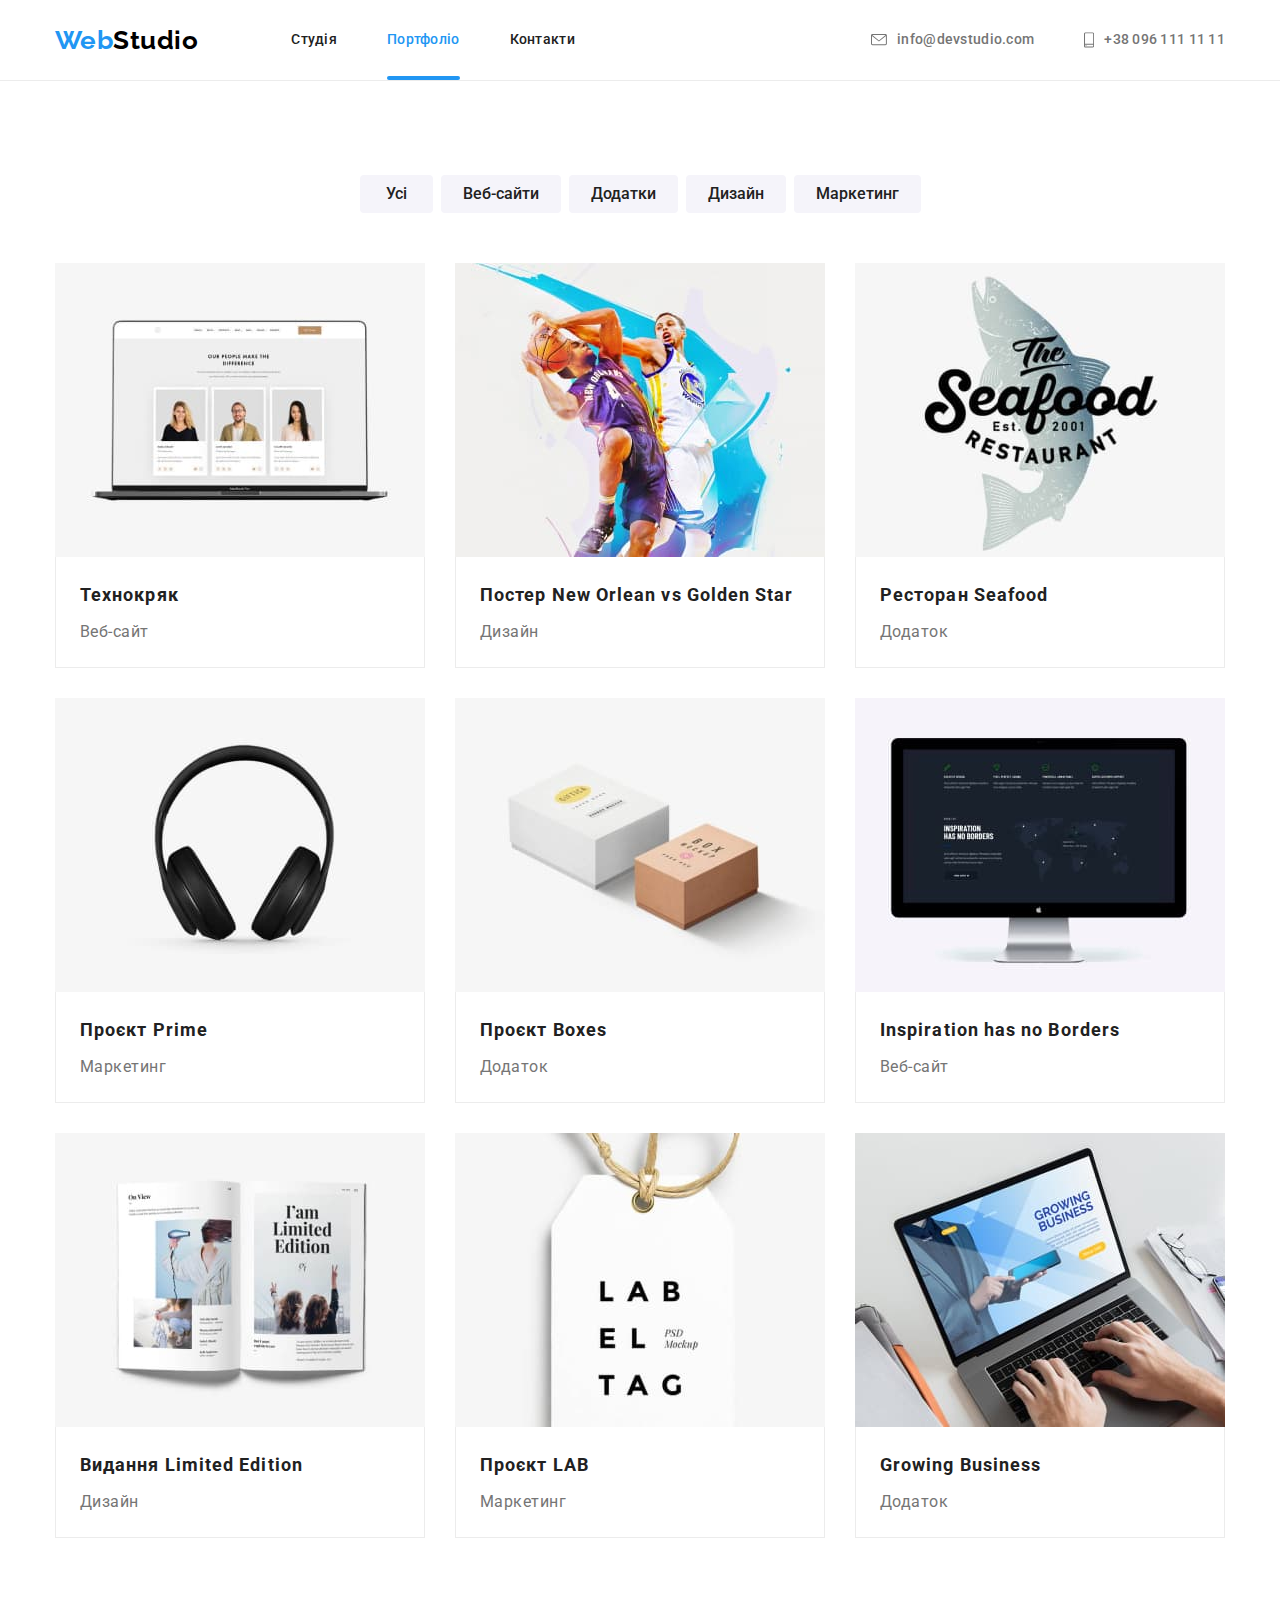
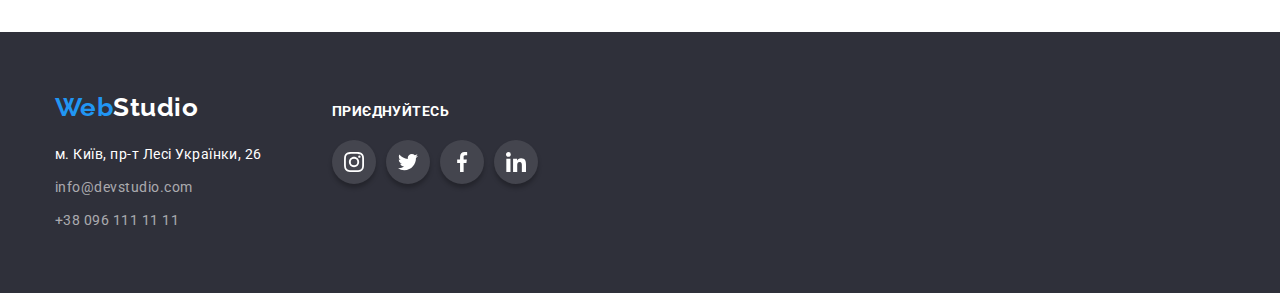
==== commit 89645507: "добавляет модальное окно" ====
--- a/portfolio.html
+++ b/portfolio.html
@@ -188,7 +188,7 @@
                                     Все це дозволить відвідувачу отримати вичерпні
                                     відомості про компанію чи приватну особу.</p>
                             </div>
-                            <div class="project-border"></div>
+                            <div class="project-border">
                                 <h2 class="section-title">Growing Business</h2>
                                 <p class="text">Додаток</p>
                             </div>
@@ -199,6 +199,7 @@
             
         </section>
     </main>
+    
     <!--Футер-->
     <footer class="bcg-footer">
         <div class="container footer-box">
--- a/css/style.css
+++ b/css/style.css
@@ -577,7 +577,8 @@
     transition: transform 250ms var(--timing-function-hover), 
         opacity 250ms var(--timing-function-hover);
 }
-.project-link:hover .project-text {
+.project-link:hover .project-text,
+.project-link:focus .project-text {
     opacity: 1;
     transform: translateY(0);
 
@@ -616,6 +617,65 @@
 }
 
 
+/* ---------- Modal window --------------- */
+.backdrop {
+    position: fixed;
+    top: 0;
+
+    width: 100%;
+    height: 100%;
+    background-color: rgba(0, 0, 0, 0.2);
+    transition: opacity 250ms linear, visibility 250ms linear;
+}
+
+.modal {
+    width: 528px;
+    min-height: 581px;
+
+    background-color: #FFFFFF;
+    box-shadow: 0px 1px 3px rgba(0, 0, 0, 0.12), 
+                0px 1px 1px rgba(0, 0, 0, 0.14), 
+                0px 2px 1px rgba(0, 0, 0, 0.2);
+    border-radius: 4px;
+
+    position: absolute;
+    top: 50%;
+    left: 50%;
+    transform: translate(-50%, -50%) scale(1) rotate(360deg);
+    transition: transform 250ms linear;
+}
+.backdrop.is-hidden .modal {
+    transform: translate(-50%, -50%) scale(0) rotate(0);
+     
+}
+
+.modal-close {
+    position: absolute;
+    top: 8px;
+    right: 8px;
+
+    width: 30px;
+    height: 30px;
+    border: 1px solid rgba(0, 0, 0, 0.1);
+    border-radius: 50%;
+    box-shadow: 0px 1px 3px rgba(0, 0, 0, 0.12), 
+                0px 1px 1px rgba(0, 0, 0, 0.14), 
+                0px 2px 1px rgba(0, 0, 0, 0.2);
+    display: flex;
+    align-items: center;
+    justify-content: center;
+    background: transparent;
+    cursor: pointer;
+}
+.modal-close-icon {
+
+}
+.is-hidden {
+    opacity: 0;
+    visibility: hidden;
+    pointer-events: none;
+}
+
 
 
 
